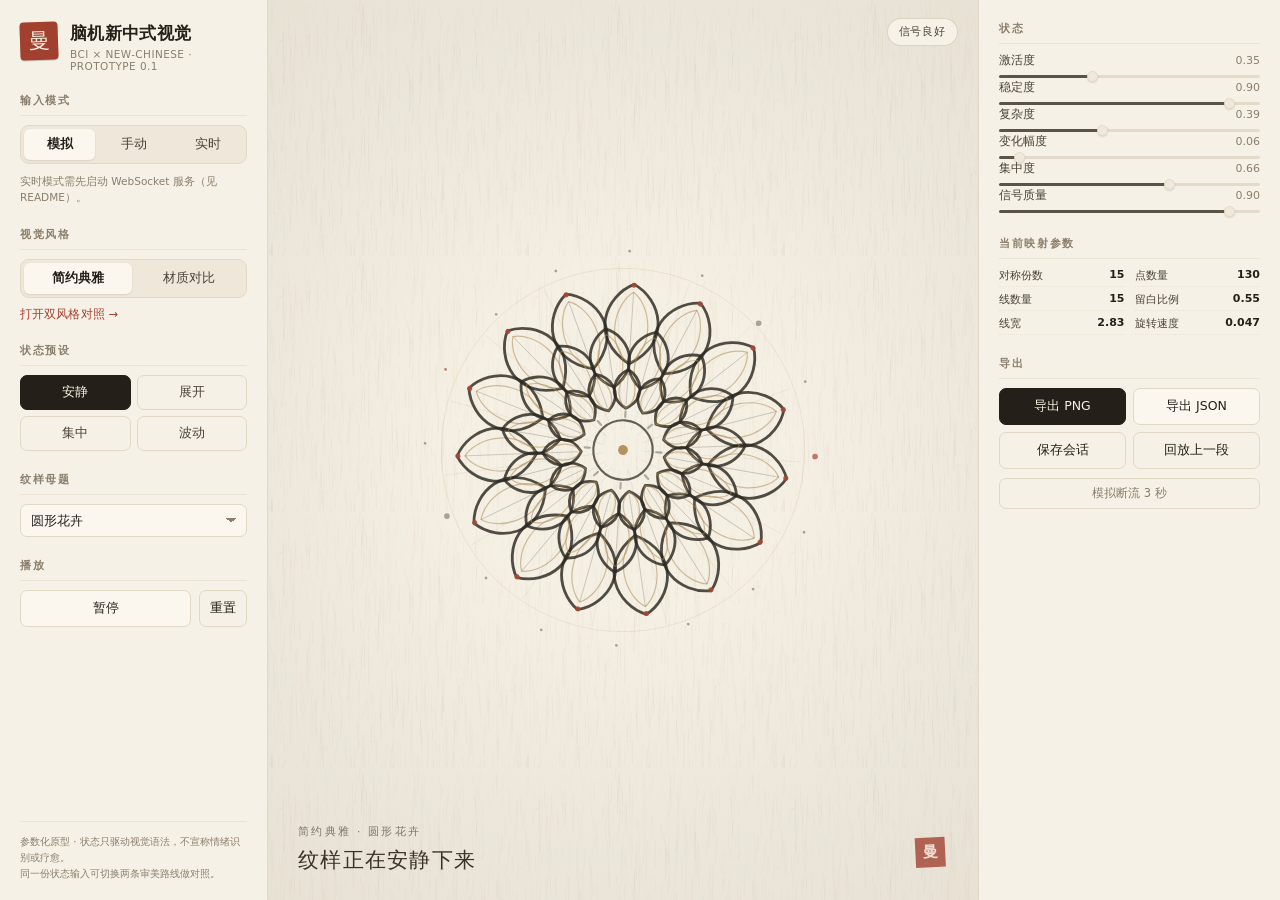
==== index.html @ ffe86885 "feat: new-chinese-bci prototype (style A/B, six-param state engine, canvas renderers)" ====
<!DOCTYPE html>
<html lang="zh-CN">
<head>
<meta charset="utf-8">
<meta name="viewport" content="width=device-width, initial-scale=1">
<title>脑机新中式视觉 · 原型 0.1</title>
<link rel="stylesheet" href="src/styles.css">
</head>
<body>
<div class="app">

  <aside class="panel left">
    <div class="brand">
      <div class="brand-mark">曼</div>
      <div>
        <h1>脑机新中式视觉</h1>
        <p>BCI × New-Chinese · Prototype 0.1</p>
      </div>
    </div>

    <section>
      <h2>输入模式</h2>
      <div class="seg" id="modeSeg">
        <button data-v="sim" class="on">模拟</button>
        <button data-v="manual">手动</button>
        <button data-v="realtime">实时</button>
      </div>
      <div class="hint" id="wsHint">实时模式需先启动 WebSocket 服务（见 README）。</div>
    </section>

    <section>
      <h2>视觉风格</h2>
      <div class="seg" id="styleSeg">
        <button data-v="B" class="on">简约典雅</button>
        <button data-v="A">材质对比</button>
      </div>
      <a class="link" href="compare.html" target="_blank" rel="noopener">打开双风格对照 →</a>
    </section>

    <section>
      <h2>状态预设</h2>
      <div class="chips" id="presetChips">
        <button data-v="calm" class="on">安静</button>
        <button data-v="active">展开</button>
        <button data-v="focused">集中</button>
        <button data-v="unstable">波动</button>
      </div>
    </section>

    <section id="motifSection">
      <h2>纹样母题</h2>
      <select id="motifSelect">
        <option value="lotus">圆形花卉</option>
        <option value="mandala">几何曼陀罗</option>
        <option value="phoenix">简化凤凰</option>
        <option value="cloud">传统云气</option>
        <option value="leaf">传统花叶</option>
      </select>
    </section>

    <section>
      <h2>播放</h2>
      <div class="row">
        <button id="btnPlay" class="btn wide">暂停</button>
        <button id="btnReset" class="btn ghost">重置</button>
      </div>
    </section>

    <div class="foot">
      参数化原型 · 状态只驱动视觉语法，不宣称情绪识别或疗愈。<br>
      同一份状态输入可切换两条审美路线做对照。
    </div>
  </aside>

  <main class="stage light" id="stageWrap">
    <canvas id="stage"></canvas>
    <div class="signal" id="signal">信号良好</div>
    <div class="caption">
      <div class="cap-style" id="capStyle">简约典雅 · 圆形花卉</div>
      <div class="cap-line" id="capLine">纹样正在安静下来</div>
    </div>
  </main>

  <aside class="panel right">
    <section>
      <h2>状态</h2>
      <div id="bars"></div>
      <div class="hint" id="manualHint" hidden>切到「手动」可直接拖动滑块。</div>
    </section>

    <section>
      <h2>当前映射参数</h2>
      <div class="params" id="params"></div>
    </section>

    <section>
      <h2>导出</h2>
      <div class="grid2">
        <button id="btnPng" class="btn primary">导出 PNG</button>
        <button id="btnJson" class="btn">导出 JSON</button>
        <button id="btnSession" class="btn ghost">保存会话</button>
        <button id="btnReplay" class="btn ghost">回放上一段</button>
      </div>
      <button id="btnDrop" class="btn ghost tiny">模拟断流 3 秒</button>
    </section>
  </aside>

</div>
<script type="module" src="src/app.js"></script>
</body>
</html>
---- src/styles.css ----
:root {
  --paper: #FBF7EF;
  --panel: #F6F1E6;
  --panel-2: #EFE8DA;
  --line: #E1D8C6;
  --line-soft: #EBE3D4;
  --ink: #242019;
  --ink-2: #4A4237;
  --muted: #8A7E6C;
  --accent: #A2402F;
  --gold: #AE8850;
  --radius: 9px;
}

* { box-sizing: border-box; }
[hidden] { display: none !important; }

html, body {
  margin: 0;
  height: 100%;
  background: var(--paper);
  color: var(--ink);
  font-family: "PingFang SC", "Microsoft YaHei", "Hiragino Sans GB", system-ui, sans-serif;
  -webkit-font-smoothing: antialiased;
}

h1, h2, h3 { font-family: "Songti SC", "STSong", "Noto Serif SC", "Source Han Serif SC", serif; }

.app {
  display: grid;
  grid-template-columns: 268px minmax(0, 1fr) 302px;
  height: 100vh;
  min-height: 0;
}

/* ---------------- 侧栏 ---------------- */
.panel {
  background: var(--panel);
  display: flex;
  flex-direction: column;
  gap: 22px;
  padding: 22px 20px 18px;
  overflow-y: auto;
  min-height: 0;
}
.panel.left { border-right: 1px solid var(--line); }
.panel.right { border-left: 1px solid var(--line); }

.brand { display: flex; gap: 12px; align-items: flex-start; }
.brand-mark {
  width: 38px; height: 38px; flex: 0 0 auto;
  background: var(--accent); color: #F8F1E3;
  display: grid; place-items: center;
  font-family: "Songti SC", serif; font-size: 21px; line-height: 1;
  border-radius: 4px;
  box-shadow: 0 1px 0 rgba(0,0,0,.18);
  transform: rotate(-2deg);
}
.brand h1 { margin: 0 0 3px; font-size: 17px; font-weight: 600; letter-spacing: .02em; }
.brand p { margin: 0; font-size: 10.5px; color: var(--muted); letter-spacing: .04em; text-transform: uppercase; }

section { display: flex; flex-direction: column; gap: 9px; }
section > h2 {
  margin: 0;
  font-family: inherit;
  font-size: 10.5px;
  font-weight: 600;
  letter-spacing: .16em;
  color: var(--muted);
  text-transform: none;
  padding-bottom: 7px;
  border-bottom: 1px solid var(--line-soft);
}

/* 分段控件 */
.seg {
  display: grid;
  grid-auto-flow: column;
  grid-auto-columns: 1fr;
  background: var(--panel-2);
  border: 1px solid var(--line);
  border-radius: var(--radius);
  padding: 3px;
  gap: 3px;
}
.seg button {
  appearance: none;
  border: 0;
  background: transparent;
  color: var(--ink-2);
  font: inherit;
  font-size: 12.5px;
  padding: 7px 4px;
  border-radius: 6px;
  cursor: pointer;
  transition: background .16s, color .16s, box-shadow .16s;
}
.seg button:hover { color: var(--ink); }
.seg button.on {
  background: var(--paper);
  color: var(--ink);
  box-shadow: 0 1px 2px rgba(60,44,20,.12);
  font-weight: 600;
}

.chips { display: grid; grid-template-columns: 1fr 1fr; gap: 6px; }
.chips.inline { display: flex; grid-template-columns: none; }
.chips button {
  appearance: none;
  border: 1px solid var(--line);
  background: transparent;
  color: var(--ink-2);
  font: inherit; font-size: 12.5px;
  padding: 8px 6px;
  border-radius: 7px;
  cursor: pointer;
  transition: all .16s;
}
.chips button:hover { border-color: var(--gold); color: var(--ink); }
.chips button.on {
  background: var(--ink);
  border-color: var(--ink);
  color: #F7F0E1;
}

select {
  appearance: none;
  width: 100%;
  font: inherit;
  font-size: 12.5px;
  color: var(--ink);
  background: var(--paper);
  border: 1px solid var(--line);
  border-radius: 7px;
  padding: 8px 30px 8px 10px;
  cursor: pointer;
  background-image: linear-gradient(45deg, transparent 50%, var(--muted) 50%), linear-gradient(135deg, var(--muted) 50%, transparent 50%);
  background-position: calc(100% - 15px) 52%, calc(100% - 10px) 52%;
  background-size: 5px 5px, 5px 5px;
  background-repeat: no-repeat;
}

.row { display: flex; gap: 8px; }
.grid2 { display: grid; grid-template-columns: 1fr 1fr; gap: 7px; }

.btn {
  appearance: none;
  font: inherit; font-size: 12.5px;
  color: var(--ink);
  background: var(--paper);
  border: 1px solid var(--line);
  border-radius: 7px;
  padding: 9px 10px;
  cursor: pointer;
  transition: all .16s;
}
.btn:hover { border-color: var(--ink-2); }
.btn:active { transform: translateY(1px); }
.btn.primary { background: var(--ink); color: #F7F0E1; border-color: var(--ink); }
.btn.ghost { background: transparent; }
.btn.tiny { font-size: 11.5px; padding: 7px 8px; color: var(--muted); }
.btn.wide { flex: 1; }

.link {
  font-size: 11.5px;
  color: var(--accent);
  text-decoration: none;
  letter-spacing: .01em;
}
.link:hover { text-decoration: underline; }

.hint { font-size: 10.5px; color: var(--muted); line-height: 1.55; }
.foot {
  margin-top: auto;
  padding-top: 12px;
  border-top: 1px solid var(--line-soft);
  font-size: 10px;
  color: var(--muted);
  line-height: 1.6;
}

/* ---------------- 主视觉 ---------------- */
.stage {
  position: relative;
  background: #08080B;
  overflow: hidden;
  min-width: 0;
  min-height: 0;
}
#stage, .stage canvas {
  position: absolute;
  inset: 0;
  width: 100%;
  height: 100%;
  display: block;
}
.caption {
  position: absolute;
  left: 30px;
  bottom: 26px;
  pointer-events: none;
  color: rgba(236, 226, 206, .92);
  text-shadow: 0 1px 14px rgba(0,0,0,.55);
  transition: color .4s;
}
.stage.light .caption { color: #3A3227; text-shadow: none; }
.cap-style {
  font-size: 10.5px;
  letter-spacing: .22em;
  opacity: .62;
  margin-bottom: 7px;
}
.cap-line {
  font-family: "Songti SC", "Noto Serif SC", serif;
  font-size: 21px;
  letter-spacing: .06em;
}
.signal {
  position: absolute;
  top: 18px;
  right: 20px;
  font-size: 10.5px;
  letter-spacing: .08em;
  padding: 6px 11px;
  border-radius: 999px;
  color: rgba(240, 232, 214, .9);
  background: rgba(20, 18, 26, .42);
  border: 1px solid rgba(240, 232, 214, .18);
  backdrop-filter: blur(6px);
  transition: all .3s;
}
.stage.light .signal { color: #4A4237; background: rgba(255,252,244,.6); border-color: rgba(90,72,44,.18); }
.signal.warn { color: #FFD9A8; border-color: rgba(255,180,90,.5); }
.stage.light .signal.warn { color: #9A5A1E; border-color: rgba(160,90,30,.4); }

/* ---------------- 右栏状态 ---------------- */
.state-row {
  display: grid;
  grid-template-columns: 1fr auto;
  grid-template-areas: "label value" "slider slider";
  gap: 4px 8px;
  align-items: center;
}
.state-row .lbl { grid-area: label; font-size: 11.5px; color: var(--ink-2); }
.state-row .val { grid-area: value; font-size: 11px; color: var(--muted); font-variant-numeric: tabular-nums; }
.state-row input[type="range"] {
  grid-area: slider;
  -webkit-appearance: none;
  appearance: none;
  width: 100%;
  height: 3px;
  border-radius: 2px;
  background: linear-gradient(to right, var(--gold) var(--fill, 0%), var(--line) var(--fill, 0%));
  outline: none;
  margin: 3px 0 2px;
}
.state-row input[type="range"]::-webkit-slider-thumb {
  -webkit-appearance: none;
  width: 11px; height: 11px;
  border-radius: 50%;
  background: var(--paper);
  border: 1.5px solid var(--gold);
  box-shadow: 0 1px 2px rgba(0,0,0,.12);
}
.state-row input[type="range"]:disabled { opacity: .85; }
.state-row input[type="range"]:disabled::-webkit-slider-thumb { border-color: var(--line); background: var(--panel-2); }
.state-row input[type="range"]:disabled { background: linear-gradient(to right, var(--ink-2) var(--fill, 0%), var(--line) var(--fill, 0%)); opacity: .9; }

.params {
  display: grid;
  grid-template-columns: 1fr 1fr;
  gap: 5px 10px;
  font-size: 11px;
  color: var(--ink-2);
}
.params div { display: flex; justify-content: space-between; gap: 6px; border-bottom: 1px dotted var(--line-soft); padding-bottom: 3px; }
.params b { font-weight: 600; color: var(--ink); font-variant-numeric: tabular-nums; }

/* ---------------- 对照页 ---------------- */
.compare-head {
  display: flex;
  align-items: center;
  justify-content: space-between;
  gap: 18px;
  height: 58px;
  padding: 0 20px;
  background: var(--panel);
  border-bottom: 1px solid var(--line);
  box-sizing: border-box;
}
.compare-head .t { display: flex; align-items: baseline; gap: 14px; }
.compare-head h1 { margin: 0; font-size: 16px; }
.compare-head span { font-size: 11px; color: var(--muted); }
.compare-body { display: grid; grid-template-columns: 1fr 1fr; height: calc(100vh - 58px); }
.pane { position: relative; overflow: hidden; }
.pane + .pane { border-left: 1px solid rgba(255,255,255,.12); }
.pane canvas { position: absolute; inset: 0; width: 100%; height: 100%; }
.pane .tag {
  position: absolute; top: 16px; left: 18px;
  font-size: 10.5px; letter-spacing: .18em;
  padding: 5px 10px; border-radius: 999px;
  background: rgba(20,18,26,.4); color: rgba(240,232,214,.9);
  border: 1px solid rgba(240,232,214,.18);
  backdrop-filter: blur(6px);
}
.pane.light .tag { background: rgba(255,252,244,.62); color: #4A4237; border-color: rgba(90,72,44,.18); }
.pane .cap {
  position: absolute; left: 20px; bottom: 18px;
  font-family: "Songti SC", serif; font-size: 16px;
  color: rgba(236,226,206,.9);
}
.pane.light .cap { color: #3A3227; }
.pane .cap small { display: block; font-family: inherit; font-size: 10.5px; letter-spacing: .16em; opacity: .6; margin-bottom: 5px; }

@media (max-width: 1080px) {
  .app { grid-template-columns: 232px minmax(0,1fr) 260px; }
  .compare-body { grid-template-columns: 1fr; grid-template-rows: 1fr 1fr; height: auto; }
}
@media (max-width: 860px) {
  .app { grid-template-columns: 1fr; grid-template-rows: auto minmax(320px, 58vh) auto; height: auto; min-height: 100vh; }
  .panel.left { border-right: 0; border-bottom: 1px solid var(--line); }
  .panel.right { border-left: 0; border-top: 1px solid var(--line); }
}
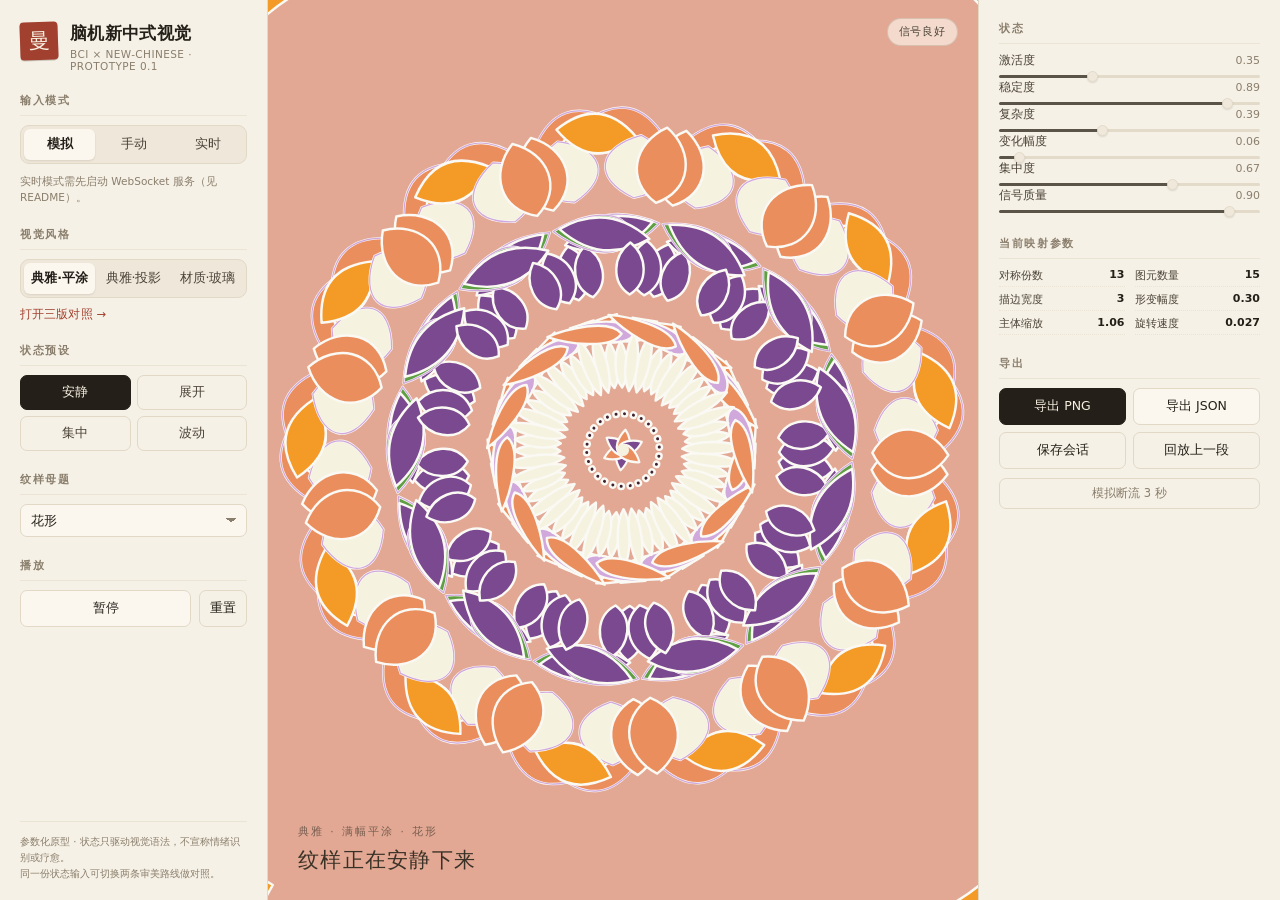
==== commit 62ccc72f: "三条视觉路线：WebGL 玻璃径向 + 典雅平涂 + 典雅同心投影 - 新增 src/gl.js 最小 WebGL2 封装与 src/styleA.js 玻璃万花筒着色器 - styleA 四趟由外向" ====
--- a/index.html
+++ b/index.html
@@ -31,10 +31,11 @@
     <section>
       <h2>视觉风格</h2>
       <div class="seg" id="styleSeg">
-        <button data-v="B" class="on">简约典雅</button>
-        <button data-v="A">材质对比</button>
+        <button data-v="B" class="on">典雅·平涂</button>
+        <button data-v="B2">典雅·投影</button>
+        <button data-v="A">材质·玻璃</button>
       </div>
-      <a class="link" href="compare.html" target="_blank" rel="noopener">打开双风格对照 →</a>
+      <a class="link" href="compare.html" target="_blank" rel="noopener">打开三版对照 →</a>
     </section>
 
     <section>
@@ -50,11 +51,11 @@
     <section id="motifSection">
       <h2>纹样母题</h2>
       <select id="motifSelect">
-        <option value="lotus">圆形花卉</option>
-        <option value="mandala">几何曼陀罗</option>
-        <option value="phoenix">简化凤凰</option>
-        <option value="cloud">传统云气</option>
-        <option value="leaf">传统花叶</option>
+        <option value="lotus">花形</option>
+        <option value="mandala">八重</option>
+        <option value="phoenix">羽枝</option>
+        <option value="cloud">云气</option>
+        <option value="leaf">叶形</option>
       </select>
     </section>
 
@@ -74,6 +75,7 @@
 
   <main class="stage light" id="stageWrap">
     <canvas id="stage"></canvas>
+    <canvas id="stageGL" hidden></canvas>
     <div class="signal" id="signal">信号良好</div>
     <div class="caption">
       <div class="cap-style" id="capStyle">简约典雅 · 圆形花卉</div>
--- a/src/styles.css
+++ b/src/styles.css
@@ -292,6 +292,7 @@
 .compare-head h1 { margin: 0; font-size: 16px; }
 .compare-head span { font-size: 11px; color: var(--muted); }
 .compare-body { display: grid; grid-template-columns: 1fr 1fr; height: calc(100vh - 58px); }
+.compare-body.three { grid-template-columns: 1fr 1fr 1fr; }
 .pane { position: relative; overflow: hidden; }
 .pane + .pane { border-left: 1px solid rgba(255,255,255,.12); }
 .pane canvas { position: absolute; inset: 0; width: 100%; height: 100%; }
@@ -312,9 +313,15 @@
 .pane.light .cap { color: #3A3227; }
 .pane .cap small { display: block; font-family: inherit; font-size: 10.5px; letter-spacing: .16em; opacity: .6; margin-bottom: 5px; }
 
-@media (max-width: 1080px) {
+@media (max-width: 1200px) {
   .app { grid-template-columns: 232px minmax(0,1fr) 260px; }
   .compare-body { grid-template-columns: 1fr; grid-template-rows: 1fr 1fr; height: auto; }
+  .compare-body.three { grid-template-rows: 1fr 1fr 1fr; }
+}
+@media (max-height: 820px) {
+  .panel { gap: 13px; padding: 14px 18px 12px; }
+  section { gap: 7px; }
+  .brand-mark { width: 32px; height: 32px; font-size: 18px; }
 }
 @media (max-width: 860px) {
   .app { grid-template-columns: 1fr; grid-template-rows: auto minmax(320px, 58vh) auto; height: auto; min-height: 100vh; }
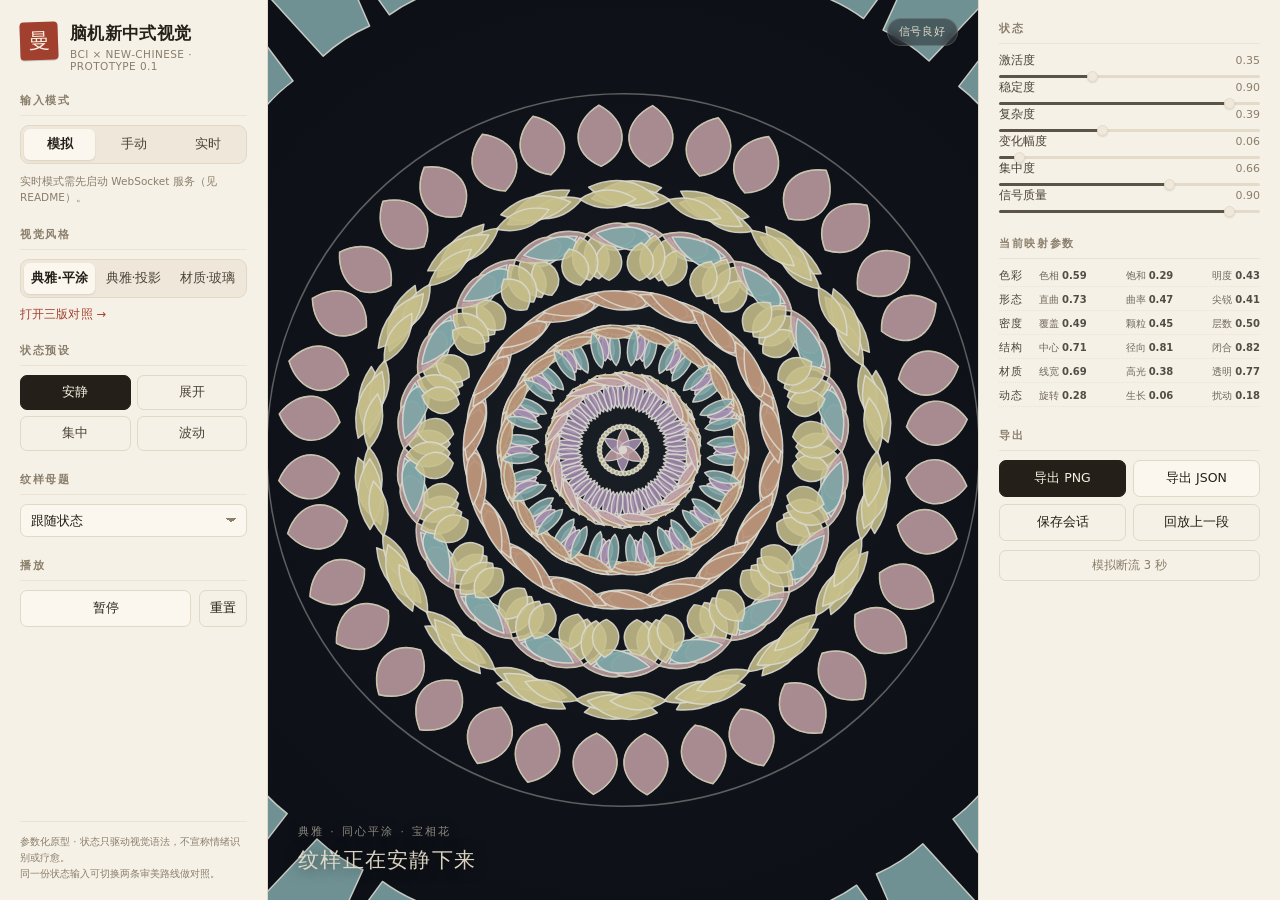
==== commit 55cab73b: "接入 P1-P20 完整映射，三条路线改深色通透 - mapping.js 重写为 P1-P20 六层规范（结构 .25/动态 .25/色彩 .20/形态 .15/密度 .10/材质 .05）   并" ====
--- a/index.html
+++ b/index.html
@@ -51,11 +51,12 @@
     <section id="motifSection">
       <h2>纹样母题</h2>
       <select id="motifSelect">
-        <option value="lotus">花形</option>
-        <option value="mandala">八重</option>
-        <option value="phoenix">羽枝</option>
+        <option value="auto">跟随状态</option>
+        <option value="lotus">莲花</option>
+        <option value="baoxiang">宝相花</option>
+        <option value="vine">缠枝</option>
         <option value="cloud">云气</option>
-        <option value="leaf">叶形</option>
+        <option value="wave">水波</option>
       </select>
     </section>
 
@@ -73,12 +74,12 @@
     </div>
   </aside>
 
-  <main class="stage light" id="stageWrap">
+  <main class="stage" id="stageWrap">
     <canvas id="stage"></canvas>
     <canvas id="stageGL" hidden></canvas>
     <div class="signal" id="signal">信号良好</div>
     <div class="caption">
-      <div class="cap-style" id="capStyle">简约典雅 · 圆形花卉</div>
+      <div class="cap-style" id="capStyle">典雅 · 同心平涂</div>
       <div class="cap-line" id="capLine">纹样正在安静下来</div>
     </div>
   </main>
--- a/src/styles.css
+++ b/src/styles.css
@@ -203,7 +203,6 @@
   text-shadow: 0 1px 14px rgba(0,0,0,.55);
   transition: color .4s;
 }
-.stage.light .caption { color: #3A3227; text-shadow: none; }
 .cap-style {
   font-size: 10.5px;
   letter-spacing: .22em;
@@ -229,9 +228,7 @@
   backdrop-filter: blur(6px);
   transition: all .3s;
 }
-.stage.light .signal { color: #4A4237; background: rgba(255,252,244,.6); border-color: rgba(90,72,44,.18); }
 .signal.warn { color: #FFD9A8; border-color: rgba(255,180,90,.5); }
-.stage.light .signal.warn { color: #9A5A1E; border-color: rgba(160,90,30,.4); }
 
 /* ---------------- 右栏状态 ---------------- */
 .state-row {
@@ -268,12 +265,23 @@
 
 .params {
   display: grid;
-  grid-template-columns: 1fr 1fr;
-  gap: 5px 10px;
+  grid-template-columns: 1fr;
+  gap: 5px;
   font-size: 11px;
   color: var(--ink-2);
 }
-.params div { display: flex; justify-content: space-between; gap: 6px; border-bottom: 1px dotted var(--line-soft); padding-bottom: 3px; }
+/* 六层一行：层名 + 三个 P 值 */
+.params .player {
+  display: grid;
+  grid-template-columns: 34px 1fr;
+  align-items: center;
+  gap: 6px;
+  border-bottom: 1px dotted var(--line-soft);
+  padding-bottom: 3px;
+}
+.params .player > span { color: var(--ink-2); letter-spacing: .08em; }
+.params .player > div { display: flex; justify-content: space-between; gap: 4px; }
+.params .pcell { display: flex; align-items: baseline; gap: 3px; font-size: 10px; opacity: .78; }
 .params b { font-weight: 600; color: var(--ink); font-variant-numeric: tabular-nums; }
 
 /* ---------------- 对照页 ---------------- */
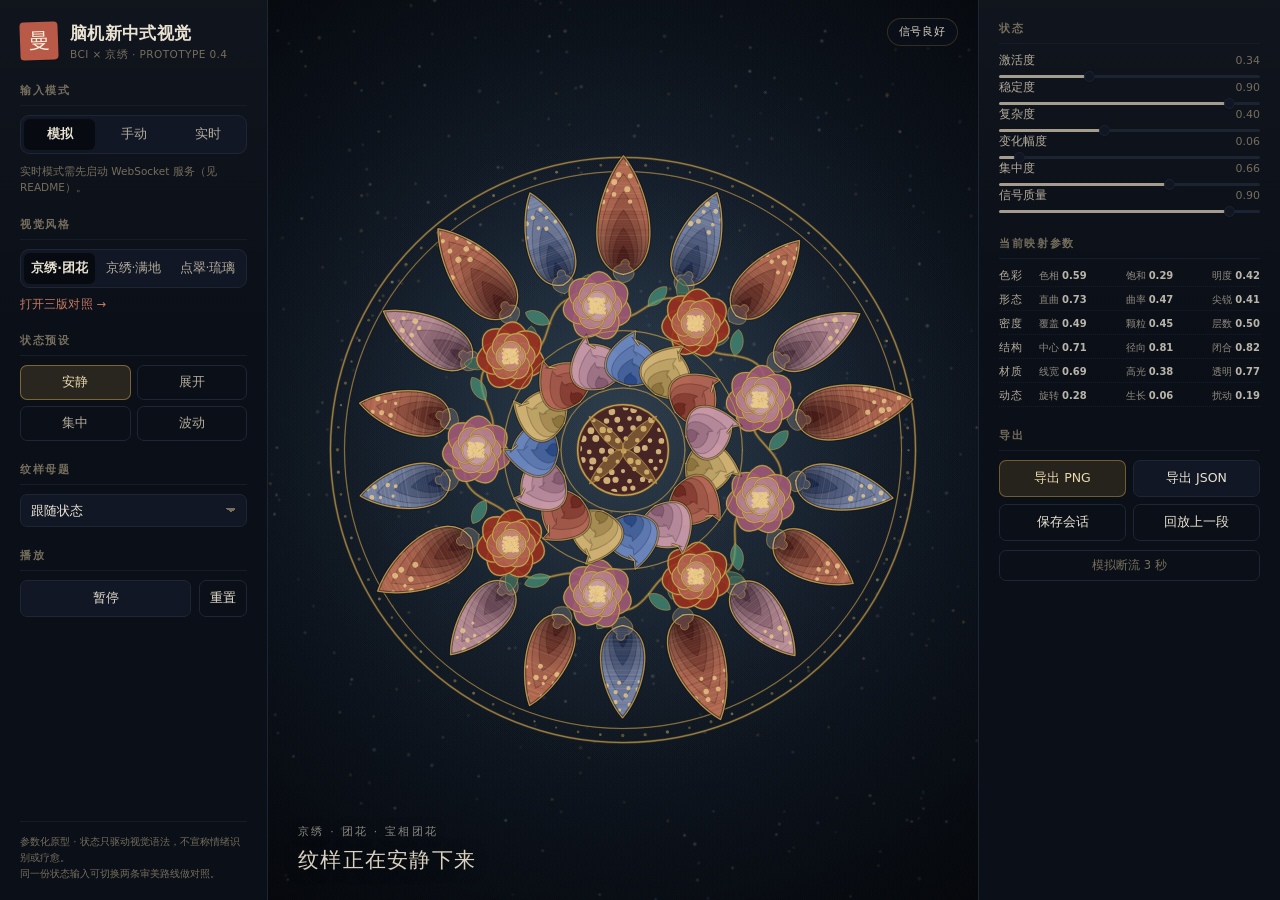
==== commit 356d9ca5: "京绣映射 + 通透空间层 + 深色 UI + 多线程静态服务 - 新增 jingxiu.js：盘金/打籽/套针/平金四种针法原语与五个京绣母题轮廓 - 新增 atmos.js：渐变底 + 雾团 + 三" ====
--- a/index.html
+++ b/index.html
@@ -3,8 +3,8 @@
 <head>
 <meta charset="utf-8">
 <meta name="viewport" content="width=device-width, initial-scale=1">
-<title>脑机新中式视觉 · 原型 0.1</title>
-<link rel="stylesheet" href="src/styles.css">
+<title>脑机京绣 · 原型 0.4</title>
+<link rel="stylesheet" href="src/styles.css?v=0.4">
 </head>
 <body>
 <div class="app">
@@ -14,7 +14,7 @@
       <div class="brand-mark">曼</div>
       <div>
         <h1>脑机新中式视觉</h1>
-        <p>BCI × New-Chinese · Prototype 0.1</p>
+        <p>BCI × 京绣 · Prototype 0.4</p>
       </div>
     </div>
 
@@ -31,9 +31,9 @@
     <section>
       <h2>视觉风格</h2>
       <div class="seg" id="styleSeg">
-        <button data-v="B" class="on">典雅·平涂</button>
-        <button data-v="B2">典雅·投影</button>
-        <button data-v="A">材质·玻璃</button>
+        <button data-v="B" class="on">京绣·团花</button>
+        <button data-v="B2">京绣·满地</button>
+        <button data-v="A">点翠·琉璃</button>
       </div>
       <a class="link" href="compare.html" target="_blank" rel="noopener">打开三版对照 →</a>
     </section>
@@ -52,11 +52,11 @@
       <h2>纹样母题</h2>
       <select id="motifSelect">
         <option value="auto">跟随状态</option>
-        <option value="lotus">莲花</option>
-        <option value="baoxiang">宝相花</option>
-        <option value="vine">缠枝</option>
-        <option value="cloud">云气</option>
-        <option value="wave">水波</option>
+        <option value="tuanhua">宝相团花</option>
+        <option value="mudan">缠枝牡丹</option>
+        <option value="fenghuang">凤凰羽</option>
+        <option value="haishui">海水江崖</option>
+        <option value="dazi">打籽团</option>
       </select>
     </section>
 
--- a/src/styles.css
+++ b/src/styles.css
@@ -1,14 +1,16 @@
 :root {
-  --paper: #FBF7EF;
-  --panel: #F6F1E6;
-  --panel-2: #EFE8DA;
-  --line: #E1D8C6;
-  --line-soft: #EBE3D4;
-  --ink: #242019;
-  --ink-2: #4A4237;
-  --muted: #8A7E6C;
-  --accent: #A2402F;
-  --gold: #AE8850;
+  /* 深色宫夜：底不取纯黑，留出可被"看进去"的层次 */
+  --paper: #070A10;
+  --panel: #0B0F17;
+  --panel-2: #111724;
+  --line: #1E2635;
+  --line-soft: #161D29;
+  --ink: #EAE3D3;
+  --ink-2: #B4AC9C;
+  --muted: #756E5D;
+  --accent: #B85A47;
+  --gold: #C9A24C;
+  --gold-soft: rgba(201, 162, 76, .34);
   --radius: 9px;
 }
 
@@ -35,7 +37,9 @@
 
 /* ---------------- 侧栏 ---------------- */
 .panel {
-  background: var(--panel);
+  background:
+    linear-gradient(180deg, rgba(255,255,255,.022), rgba(255,255,255,0) 38%),
+    var(--panel);
   display: flex;
   flex-direction: column;
   gap: 22px;
@@ -118,9 +122,9 @@
 }
 .chips button:hover { border-color: var(--gold); color: var(--ink); }
 .chips button.on {
-  background: var(--ink);
-  border-color: var(--ink);
-  color: #F7F0E1;
+  background: rgba(201, 162, 76, .16);
+  border-color: rgba(201, 162, 76, .52);
+  color: #EBD9AE;
 }
 
 select {
@@ -129,7 +133,7 @@
   font: inherit;
   font-size: 12.5px;
   color: var(--ink);
-  background: var(--paper);
+  background-color: var(--panel-2);
   border: 1px solid var(--line);
   border-radius: 7px;
   padding: 8px 30px 8px 10px;
@@ -147,7 +151,7 @@
   appearance: none;
   font: inherit; font-size: 12.5px;
   color: var(--ink);
-  background: var(--paper);
+  background: var(--panel-2);
   border: 1px solid var(--line);
   border-radius: 7px;
   padding: 9px 10px;
@@ -156,14 +160,15 @@
 }
 .btn:hover { border-color: var(--ink-2); }
 .btn:active { transform: translateY(1px); }
-.btn.primary { background: var(--ink); color: #F7F0E1; border-color: var(--ink); }
+.btn.primary { background: rgba(201, 162, 76, .14); color: #EBD9AE; border-color: rgba(201, 162, 76, .46); }
+.btn.primary:hover { background: rgba(201, 162, 76, .22); border-color: rgba(201, 162, 76, .74); }
 .btn.ghost { background: transparent; }
 .btn.tiny { font-size: 11.5px; padding: 7px 8px; color: var(--muted); }
 .btn.wide { flex: 1; }
 
 .link {
   font-size: 11.5px;
-  color: var(--accent);
+  color: #C97A63;
   text-decoration: none;
   letter-spacing: .01em;
 }
@@ -182,7 +187,8 @@
 /* ---------------- 主视觉 ---------------- */
 .stage {
   position: relative;
-  background: #08080B;
+  background:
+    radial-gradient(78% 62% at 50% 44%, #12202F 0%, #0A121C 46%, #05080E 78%, #03050A 100%);
   overflow: hidden;
   min-width: 0;
   min-height: 0;
@@ -223,8 +229,9 @@
   padding: 6px 11px;
   border-radius: 999px;
   color: rgba(240, 232, 214, .9);
-  background: rgba(20, 18, 26, .42);
-  border: 1px solid rgba(240, 232, 214, .18);
+  background: rgba(12, 18, 28, .55);
+  backdrop-filter: blur(6px);
+  border: 1px solid rgba(201, 162, 76, .22);
   backdrop-filter: blur(6px);
   transition: all .3s;
 }
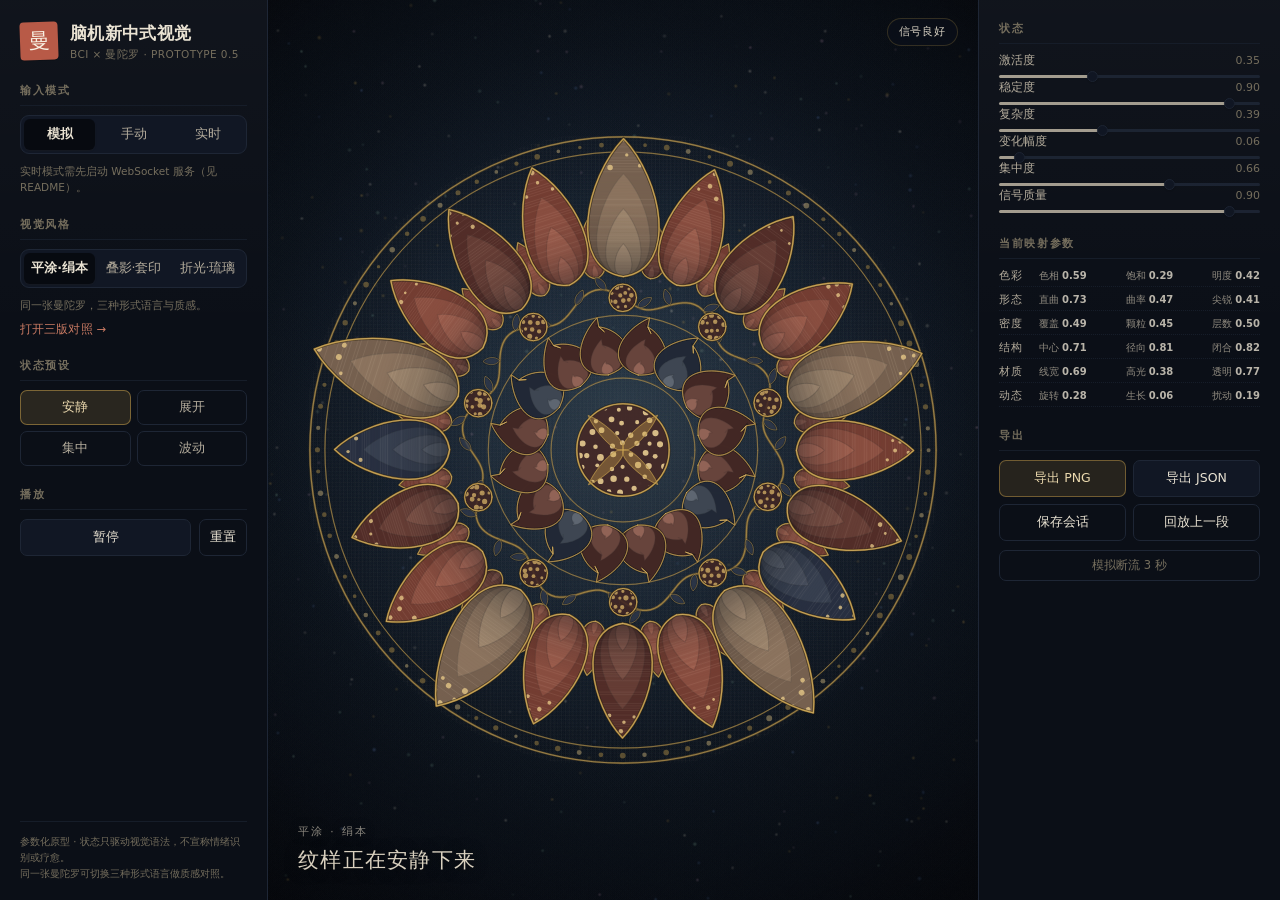
==== commit 3e075238: "重构：一张曼陀罗 + 三种形式语言 图案抽成 mandala.js 唯一几何源，三版读同一份 G，可逐瓣对齐； silk 绢本平涂 / lacquer 套印叠影 / glass 琉璃折光 只换质感； " ====
--- a/index.html
+++ b/index.html
@@ -3,8 +3,8 @@
 <head>
 <meta charset="utf-8">
 <meta name="viewport" content="width=device-width, initial-scale=1">
-<title>脑机京绣 · 原型 0.4</title>
-<link rel="stylesheet" href="src/styles.css?v=0.4">
+<title>脑机京绣 · 原型 0.5</title>
+<link rel="stylesheet" href="src/styles.css?v=0.5">
 </head>
 <body>
 <div class="app">
@@ -14,7 +14,7 @@
       <div class="brand-mark">曼</div>
       <div>
         <h1>脑机新中式视觉</h1>
-        <p>BCI × 京绣 · Prototype 0.4</p>
+        <p>BCI × 曼陀罗 · Prototype 0.5</p>
       </div>
     </div>
 
@@ -31,10 +31,11 @@
     <section>
       <h2>视觉风格</h2>
       <div class="seg" id="styleSeg">
-        <button data-v="B" class="on">京绣·团花</button>
-        <button data-v="B2">京绣·满地</button>
-        <button data-v="A">点翠·琉璃</button>
+        <button data-v="silk" class="on">平涂·绢本</button>
+        <button data-v="lac">叠影·套印</button>
+        <button data-v="glass">折光·琉璃</button>
       </div>
+      <div class="hint">同一张曼陀罗，三种形式语言与质感。</div>
       <a class="link" href="compare.html" target="_blank" rel="noopener">打开三版对照 →</a>
     </section>
 
@@ -48,18 +49,6 @@
       </div>
     </section>
 
-    <section id="motifSection">
-      <h2>纹样母题</h2>
-      <select id="motifSelect">
-        <option value="auto">跟随状态</option>
-        <option value="tuanhua">宝相团花</option>
-        <option value="mudan">缠枝牡丹</option>
-        <option value="fenghuang">凤凰羽</option>
-        <option value="haishui">海水江崖</option>
-        <option value="dazi">打籽团</option>
-      </select>
-    </section>
-
     <section>
       <h2>播放</h2>
       <div class="row">
@@ -70,7 +59,7 @@
 
     <div class="foot">
       参数化原型 · 状态只驱动视觉语法，不宣称情绪识别或疗愈。<br>
-      同一份状态输入可切换两条审美路线做对照。
+      同一张曼陀罗可切换三种形式语言做质感对照。
     </div>
   </aside>
 
@@ -79,7 +68,7 @@
     <canvas id="stageGL" hidden></canvas>
     <div class="signal" id="signal">信号良好</div>
     <div class="caption">
-      <div class="cap-style" id="capStyle">典雅 · 同心平涂</div>
+      <div class="cap-style" id="capStyle">平涂 · 绢本</div>
       <div class="cap-line" id="capLine">纹样正在安静下来</div>
     </div>
   </main>
